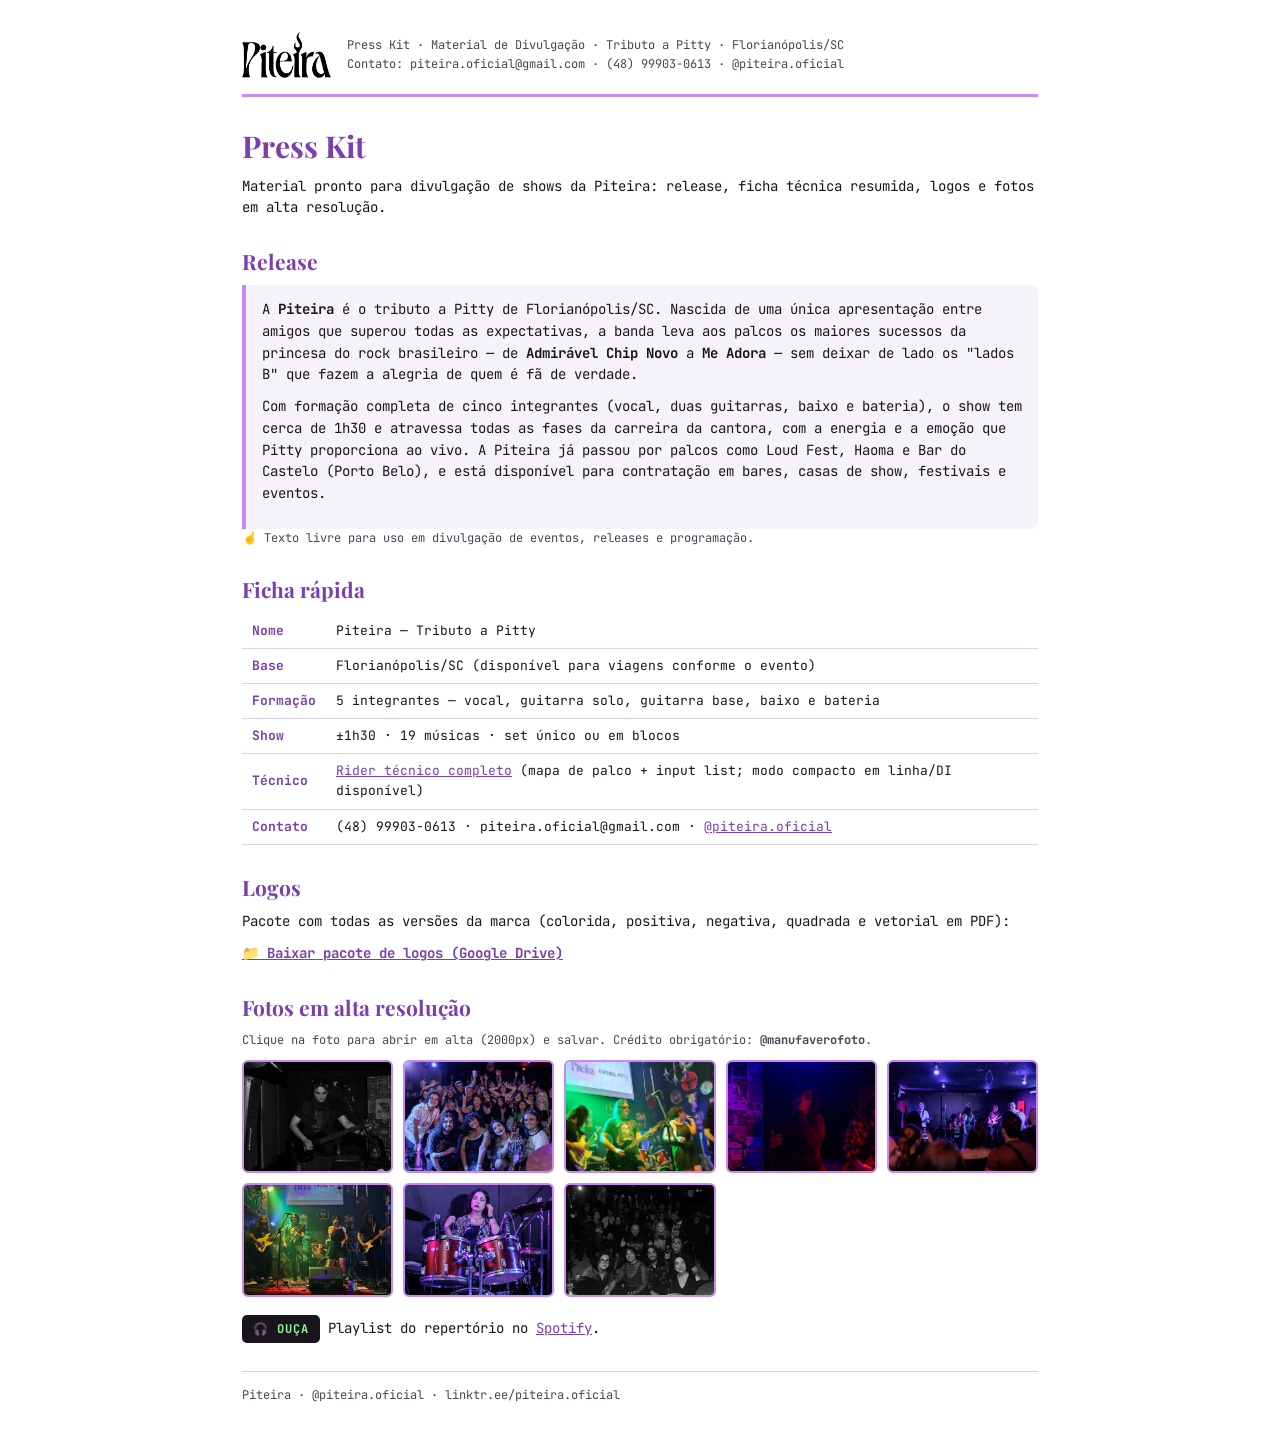
==== presskit.html @ 401e34ac "Press kit: página de material de divulgação (release, ficha, logos do Drive, fotos em alta) + link n" ====
<!DOCTYPE html>
<html lang="pt-BR">
<head>
<meta charset="utf-8">
<meta name="viewport" content="width=device-width, initial-scale=1">
<meta name="robots" content="noindex">
<title>Piteira — Press Kit / Material de Divulgação</title>
<link rel="preconnect" href="https://fonts.googleapis.com">
<link rel="preconnect" href="https://fonts.gstatic.com" crossorigin>
<link href="https://fonts.googleapis.com/css2?family=Playfair+Display:wght@700;800&family=JetBrains+Mono:wght@400;700&display=swap" rel="stylesheet">
<style>
  *{ margin:0; padding:0; box-sizing:border-box; }
  body{ font-family:'JetBrains Mono',monospace; color:#1a1320; background:#fff; line-height:1.55; padding:32px 22px; max-width:840px; margin:0 auto; }
  .r-head{ display:flex; align-items:center; gap:16px; border-bottom:3px solid #CA88F1; padding-bottom:16px; margin-bottom:22px; flex-wrap:wrap; }
  .r-head img{ height:46px; width:auto; display:block; }
  .r-head .meta{ font-size:12px; color:#4a4356; }
  h1{ font-family:'Playfair Display',Georgia,serif; font-size:30px; margin:26px 0 6px; color:#7a3fb0; }
  h2{ font-family:'Playfair Display',Georgia,serif; font-size:21px; margin:26px 0 8px; color:#7a3fb0; }
  p{ font-size:14px; margin-bottom:10px; }
  .release{ background:#f6f2fa; border-left:4px solid #CA88F1; padding:14px 16px; border-radius:0 8px 8px 0; }
  .hint{ font-size:12px; color:#4a4356; }
  table{ width:100%; border-collapse:collapse; font-size:13px; margin-top:6px; }
  th{ background:#1a1320; color:#CA88F1; text-align:left; padding:8px 10px; font-size:11px; letter-spacing:1px; }
  td{ border-bottom:1px solid #d9d2e0; padding:7px 10px; }
  td.k{ font-weight:700; color:#7a3fb0; white-space:nowrap; }
  a{ color:#7a3fb0; }
  ul{ margin:6px 0 10px 20px; font-size:14px; }
  .photos{ display:grid; grid-template-columns:repeat(auto-fill,minmax(150px,1fr)); gap:10px; margin-top:10px; }
  .photos a{ display:block; }
  .photos img{ width:100%; aspect-ratio:4/3; object-fit:cover; border:2px solid #CA88F1; border-radius:6px; display:block; }
  .tag{ display:inline-block; background:#1a1320; color:#8cfa8c; font-size:12px; font-weight:700; padding:5px 11px; border-radius:5px; letter-spacing:1px; }
  footer{ margin-top:28px; border-top:1px solid #d9d2e0; padding-top:14px; font-size:12px; color:#4a4356; }
  @media print{ body{ padding:0; } .r-head{ break-inside:avoid; } table{ break-inside:avoid; } }
</style>
</head>
<body>
  <div class="r-head">
    <img src="assets/img/logo-positivo.png" alt="Piteira">
    <div class="meta">Press Kit · Material de Divulgação · Tributo a Pitty · Florianópolis/SC<br>
      Contato: piteira.oficial@gmail.com · (48) 99903-0613 · @piteira.oficial</div>
  </div>

  <h1>Press Kit</h1>
  <p>Material pronto para divulgação de shows da Piteira: release, ficha técnica resumida, logos e fotos em alta resolução.</p>

  <h2>Release</h2>
  <div class="release">
    <p>A <b>Piteira</b> é o tributo a Pitty de Florianópolis/SC. Nascida de uma única apresentação entre amigos que superou todas as expectativas, a banda leva aos palcos os maiores sucessos da princesa do rock brasileiro — de <b>Admirável Chip Novo</b> a <b>Me Adora</b> — sem deixar de lado os "lados B" que fazem a alegria de quem é fã de verdade.</p>
    <p>Com formação completa de cinco integrantes (vocal, duas guitarras, baixo e bateria), o show tem cerca de 1h30 e atravessa todas as fases da carreira da cantora, com a energia e a emoção que Pitty proporciona ao vivo. A Piteira já passou por palcos como Loud Fest, Haoma e Bar do Castelo (Porto Belo), e está disponível para contratação em bares, casas de show, festivais e eventos.</p>
  </div>
  <p class="hint">☝️ Texto livre para uso em divulgação de eventos, releases e programação.</p>

  <h2>Ficha rápida</h2>
  <table>
    <tr><td class="k">Nome</td><td>Piteira — Tributo a Pitty</td></tr>
    <tr><td class="k">Base</td><td>Florianópolis/SC (disponível para viagens conforme o evento)</td></tr>
    <tr><td class="k">Formação</td><td>5 integrantes — vocal, guitarra solo, guitarra base, baixo e bateria</td></tr>
    <tr><td class="k">Show</td><td>±1h30 · 19 músicas · set único ou em blocos</td></tr>
    <tr><td class="k">Técnico</td><td><a href="rider.html">Rider técnico completo</a> (mapa de palco + input list; modo compacto em linha/DI disponível)</td></tr>
    <tr><td class="k">Contato</td><td>(48) 99903-0613 · piteira.oficial@gmail.com · <a href="https://instagram.com/piteira.oficial" target="_blank" rel="noopener">@piteira.oficial</a></td></tr>
  </table>

  <h2>Logos</h2>
  <p>Pacote com todas as versões da marca (colorida, positiva, negativa, quadrada e vetorial em PDF):</p>
  <p><a href="https://drive.google.com/drive/folders/1Kas-lKQs5Q3LlZN9pqvClRuhUVlf4Wjc" target="_blank" rel="noopener"><b>📁 Baixar pacote de logos (Google Drive)</b></a></p>

  <h2>Fotos em alta resolução</h2>
  <p class="hint">Clique na foto para abrir em alta (2000px) e salvar. Crédito obrigatório: <b>@manufaverofoto</b>.</p>
  <div class="photos">
    <a href="assets/gallery/01-loudfest.jpg" target="_blank"><img src="assets/gallery/01-loudfest.jpg" alt="Piteira ao vivo no Loud Fest" loading="lazy"></a>
    <a href="assets/gallery/02-haoma.jpg" target="_blank"><img src="assets/gallery/02-haoma.jpg" alt="Piteira ao vivo no Haoma" loading="lazy"></a>
    <a href="assets/gallery/03-portobelo.jpg" target="_blank"><img src="assets/gallery/03-portobelo.jpg" alt="Piteira ao vivo no Bar do Castelo, Porto Belo" loading="lazy"></a>
    <a href="assets/gallery/04-loudfest.jpg" target="_blank"><img src="assets/gallery/04-loudfest.jpg" alt="Piteira ao vivo no Loud Fest" loading="lazy"></a>
    <a href="assets/gallery/05-haoma.jpg" target="_blank"><img src="assets/gallery/05-haoma.jpg" alt="Piteira ao vivo no Haoma" loading="lazy"></a>
    <a href="assets/gallery/06-portobelo.jpg" target="_blank"><img src="assets/gallery/06-portobelo.jpg" alt="Piteira ao vivo no Bar do Castelo, Porto Belo" loading="lazy"></a>
    <a href="assets/gallery/07-haoma.jpg" target="_blank"><img src="assets/gallery/07-haoma.jpg" alt="Piteira ao vivo no Haoma" loading="lazy"></a>
    <a href="assets/gallery/08-loudfest.jpg" target="_blank"><img src="assets/gallery/08-loudfest.jpg" alt="Piteira ao vivo no Loud Fest" loading="lazy"></a>
  </div>

  <p style="margin-top:18px;"><span class="tag">🎧 OUÇA</span> Playlist do repertório no <a href="https://open.spotify.com/playlist/18h8zZhHvtDwoUA9WUUy3Y" target="_blank" rel="noopener">Spotify</a>.</p>

  <footer>Piteira · @piteira.oficial · linktr.ee/piteira.oficial</footer>
</body>
</html>
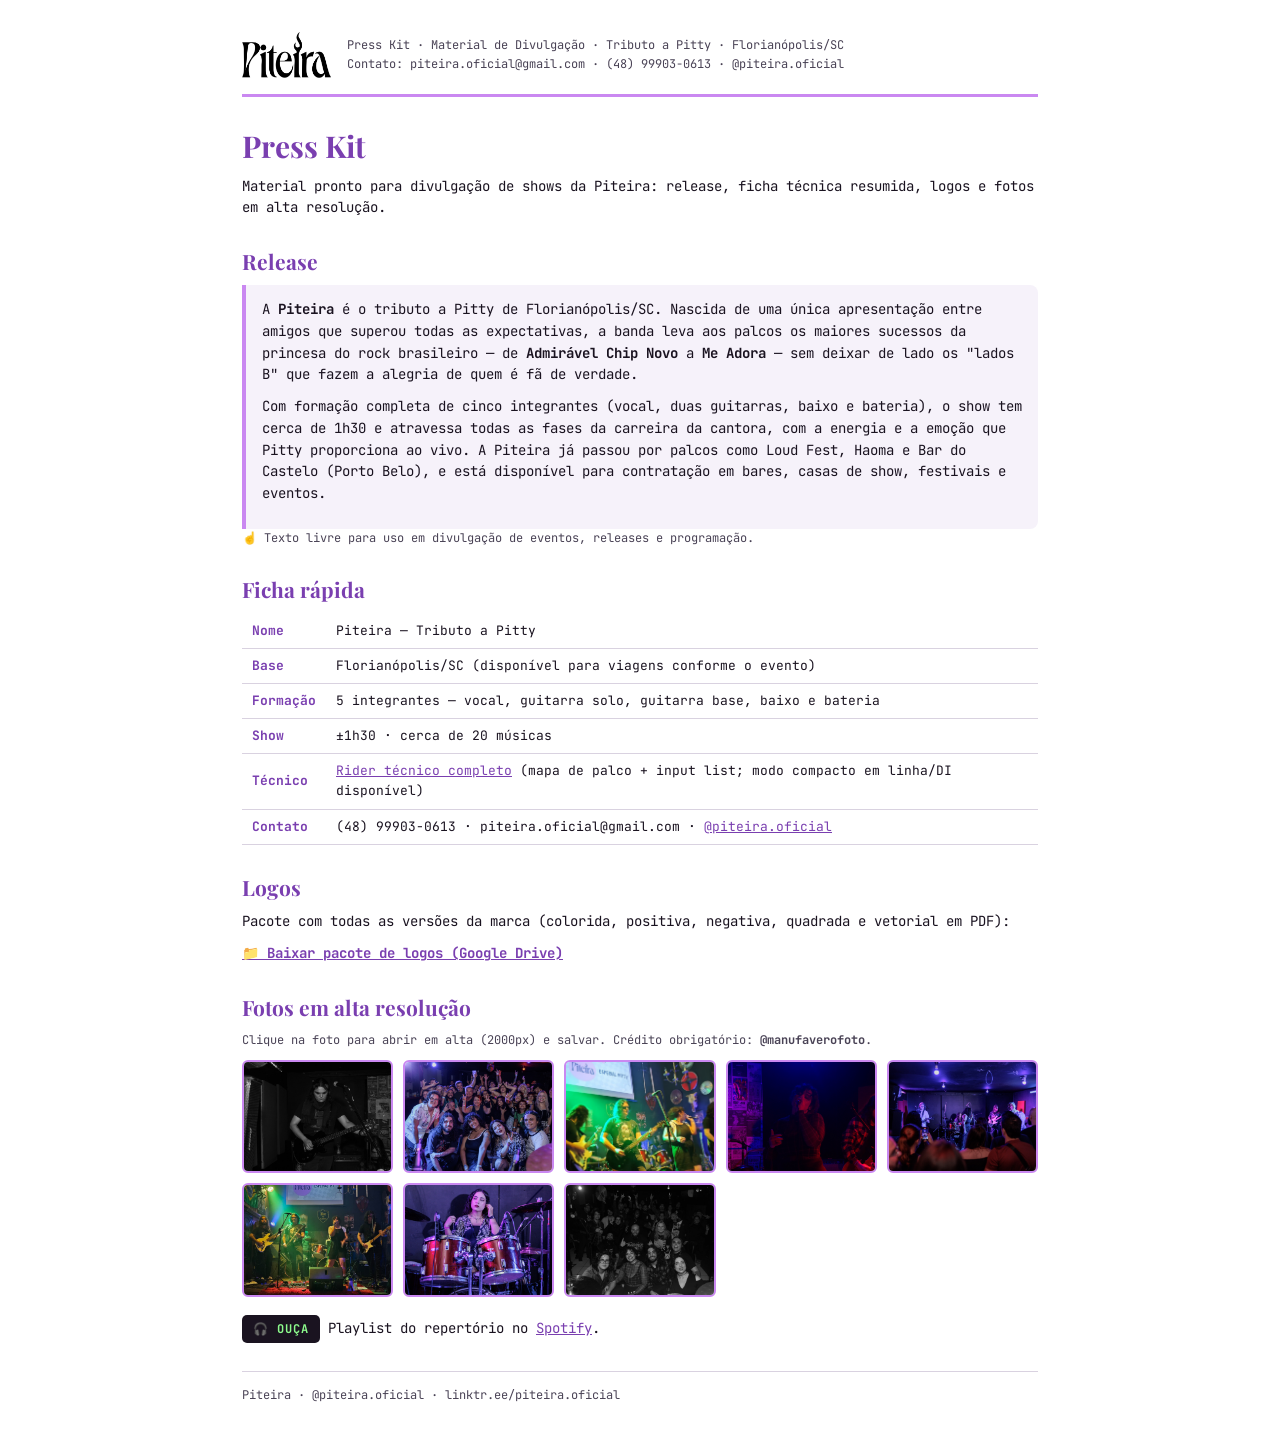
==== commit e9aefada: "Repertório: lista única de músicas (sem álbuns); textos mais concisos e contagem aproximada. Co-Auth" ====
--- a/presskit.html
+++ b/presskit.html
@@ -55,7 +55,7 @@
     <tr><td class="k">Nome</td><td>Piteira — Tributo a Pitty</td></tr>
     <tr><td class="k">Base</td><td>Florianópolis/SC (disponível para viagens conforme o evento)</td></tr>
     <tr><td class="k">Formação</td><td>5 integrantes — vocal, guitarra solo, guitarra base, baixo e bateria</td></tr>
-    <tr><td class="k">Show</td><td>±1h30 · 19 músicas · set único ou em blocos</td></tr>
+    <tr><td class="k">Show</td><td>±1h30 · cerca de 20 músicas</td></tr>
     <tr><td class="k">Técnico</td><td><a href="rider.html">Rider técnico completo</a> (mapa de palco + input list; modo compacto em linha/DI disponível)</td></tr>
     <tr><td class="k">Contato</td><td>(48) 99903-0613 · piteira.oficial@gmail.com · <a href="https://instagram.com/piteira.oficial" target="_blank" rel="noopener">@piteira.oficial</a></td></tr>
   </table>
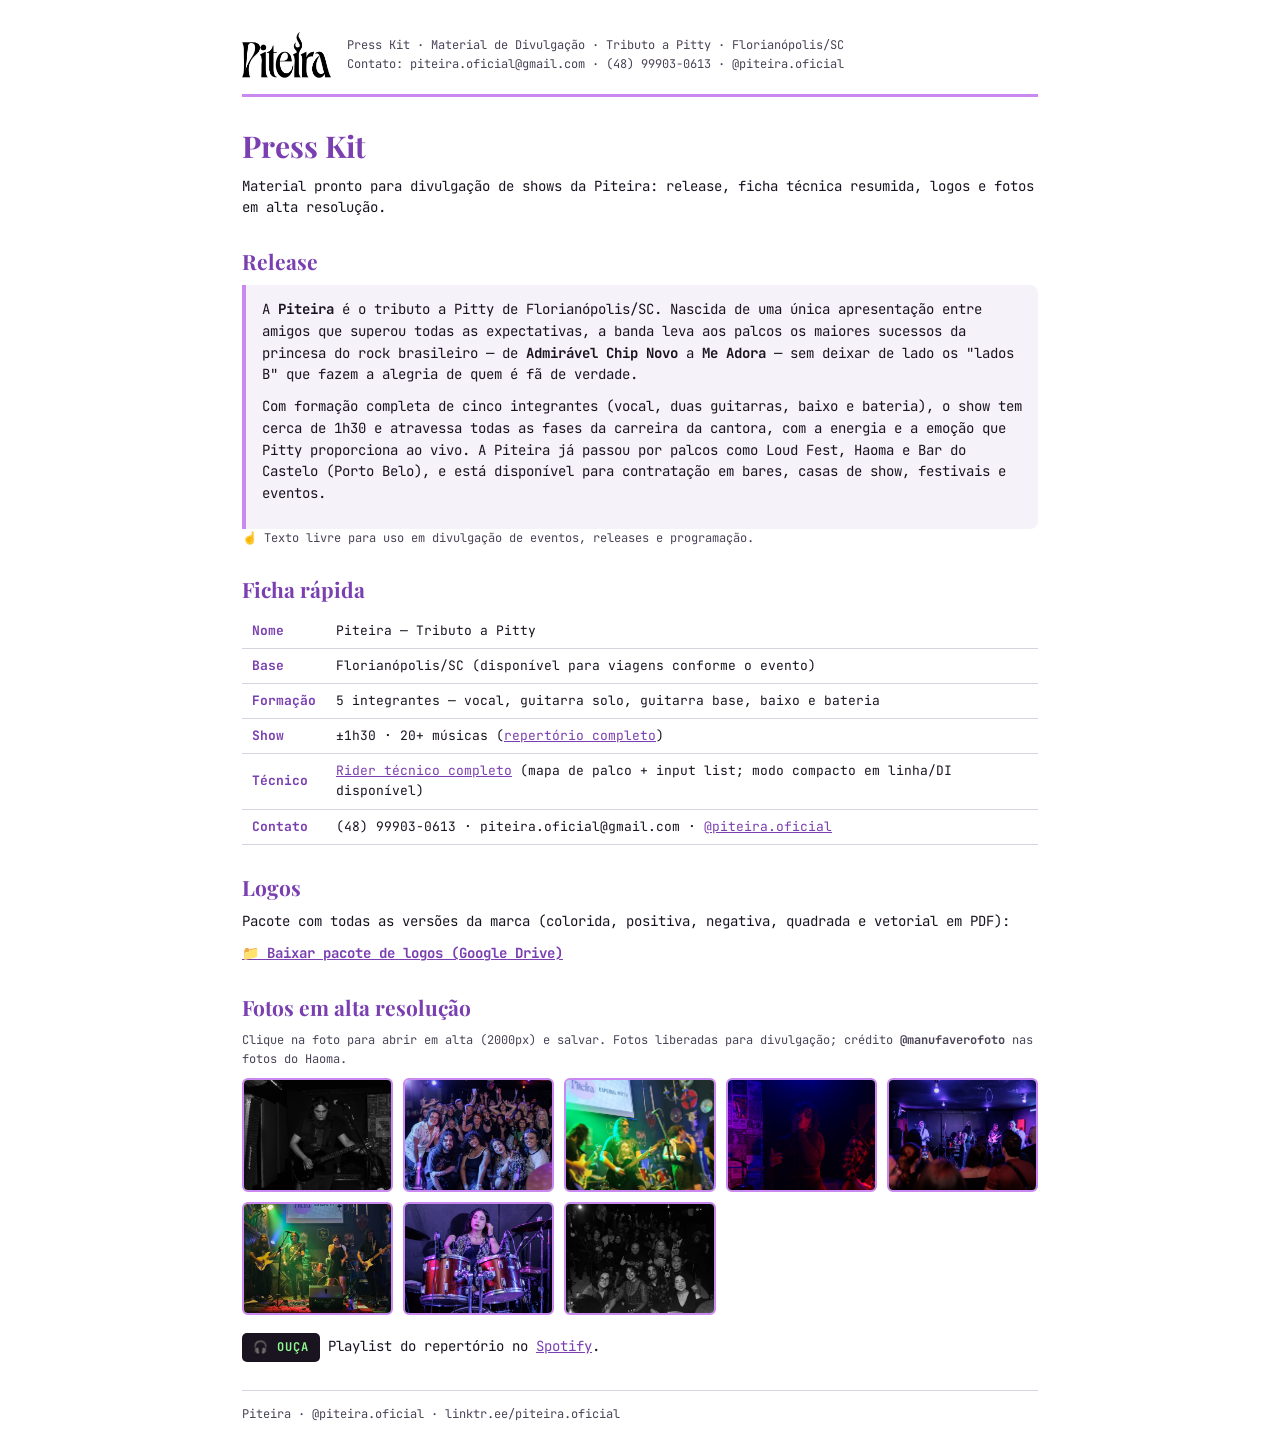
==== commit b0660f39: "Press kit: crédito de foto por local (@manufaverofoto só nas do Haoma) e link ao repertório completo" ====
--- a/presskit.html
+++ b/presskit.html
@@ -55,7 +55,7 @@
     <tr><td class="k">Nome</td><td>Piteira — Tributo a Pitty</td></tr>
     <tr><td class="k">Base</td><td>Florianópolis/SC (disponível para viagens conforme o evento)</td></tr>
     <tr><td class="k">Formação</td><td>5 integrantes — vocal, guitarra solo, guitarra base, baixo e bateria</td></tr>
-    <tr><td class="k">Show</td><td>±1h30 · cerca de 20 músicas</td></tr>
+    <tr><td class="k">Show</td><td>±1h30 · 20+ músicas (<a href="repertorio.html">repertório completo</a>)</td></tr>
     <tr><td class="k">Técnico</td><td><a href="rider.html">Rider técnico completo</a> (mapa de palco + input list; modo compacto em linha/DI disponível)</td></tr>
     <tr><td class="k">Contato</td><td>(48) 99903-0613 · piteira.oficial@gmail.com · <a href="https://instagram.com/piteira.oficial" target="_blank" rel="noopener">@piteira.oficial</a></td></tr>
   </table>
@@ -65,7 +65,7 @@
   <p><a href="https://drive.google.com/drive/folders/1Kas-lKQs5Q3LlZN9pqvClRuhUVlf4Wjc" target="_blank" rel="noopener"><b>📁 Baixar pacote de logos (Google Drive)</b></a></p>
 
   <h2>Fotos em alta resolução</h2>
-  <p class="hint">Clique na foto para abrir em alta (2000px) e salvar. Crédito obrigatório: <b>@manufaverofoto</b>.</p>
+  <p class="hint">Clique na foto para abrir em alta (2000px) e salvar. Fotos liberadas para divulgação; crédito <b>@manufaverofoto</b> nas fotos do Haoma.</p>
   <div class="photos">
     <a href="assets/gallery/01-loudfest.jpg" target="_blank"><img src="assets/gallery/01-loudfest.jpg" alt="Piteira ao vivo no Loud Fest" loading="lazy"></a>
     <a href="assets/gallery/02-haoma.jpg" target="_blank"><img src="assets/gallery/02-haoma.jpg" alt="Piteira ao vivo no Haoma" loading="lazy"></a>
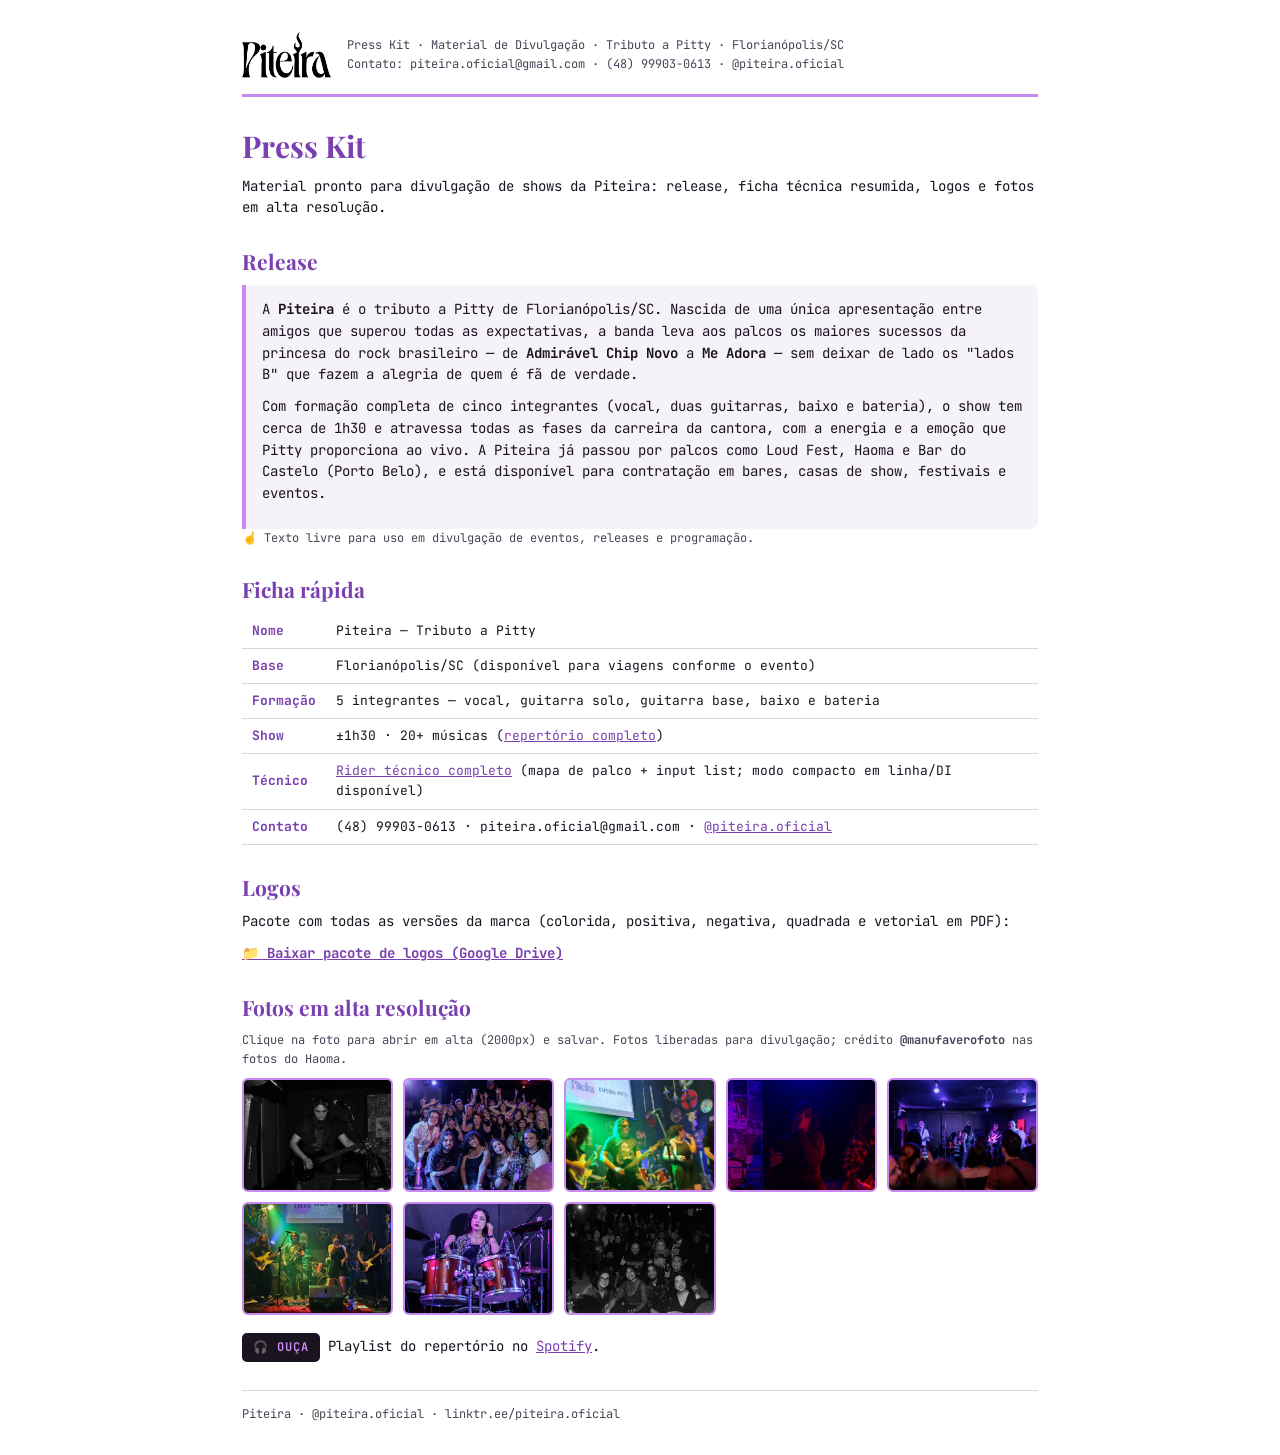
==== commit c717d7fb: "Press kit: tag OUÇA em roxo (única cor verde da página). Co-Authored-By: Claude Fable 5 (Endy Silvei" ====
--- a/presskit.html
+++ b/presskit.html
@@ -28,7 +28,7 @@
   .photos{ display:grid; grid-template-columns:repeat(auto-fill,minmax(150px,1fr)); gap:10px; margin-top:10px; }
   .photos a{ display:block; }
   .photos img{ width:100%; aspect-ratio:4/3; object-fit:cover; border:2px solid #CA88F1; border-radius:6px; display:block; }
-  .tag{ display:inline-block; background:#1a1320; color:#8cfa8c; font-size:12px; font-weight:700; padding:5px 11px; border-radius:5px; letter-spacing:1px; }
+  .tag{ display:inline-block; background:#1a1320; color:#CA88F1; font-size:12px; font-weight:700; padding:5px 11px; border-radius:5px; letter-spacing:1px; }
   footer{ margin-top:28px; border-top:1px solid #d9d2e0; padding-top:14px; font-size:12px; color:#4a4356; }
   @media print{ body{ padding:0; } .r-head{ break-inside:avoid; } table{ break-inside:avoid; } }
 </style>
